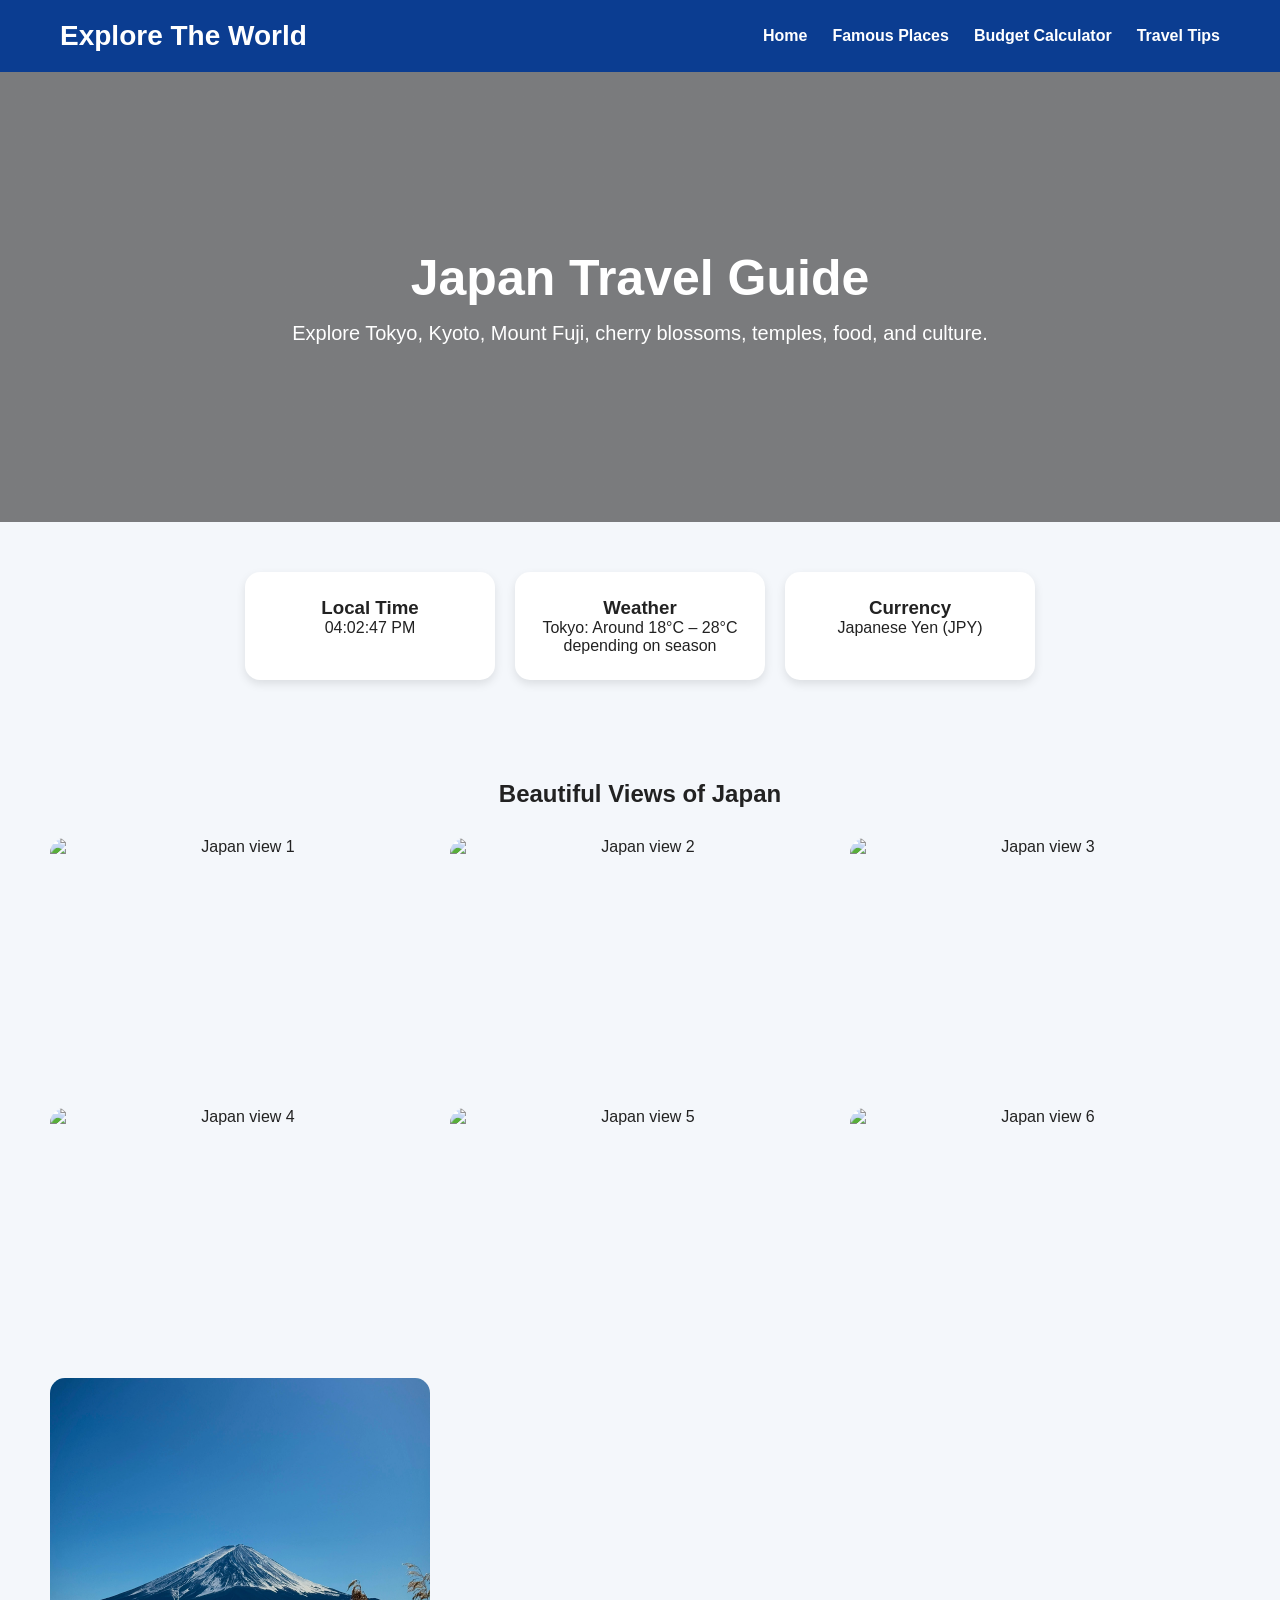
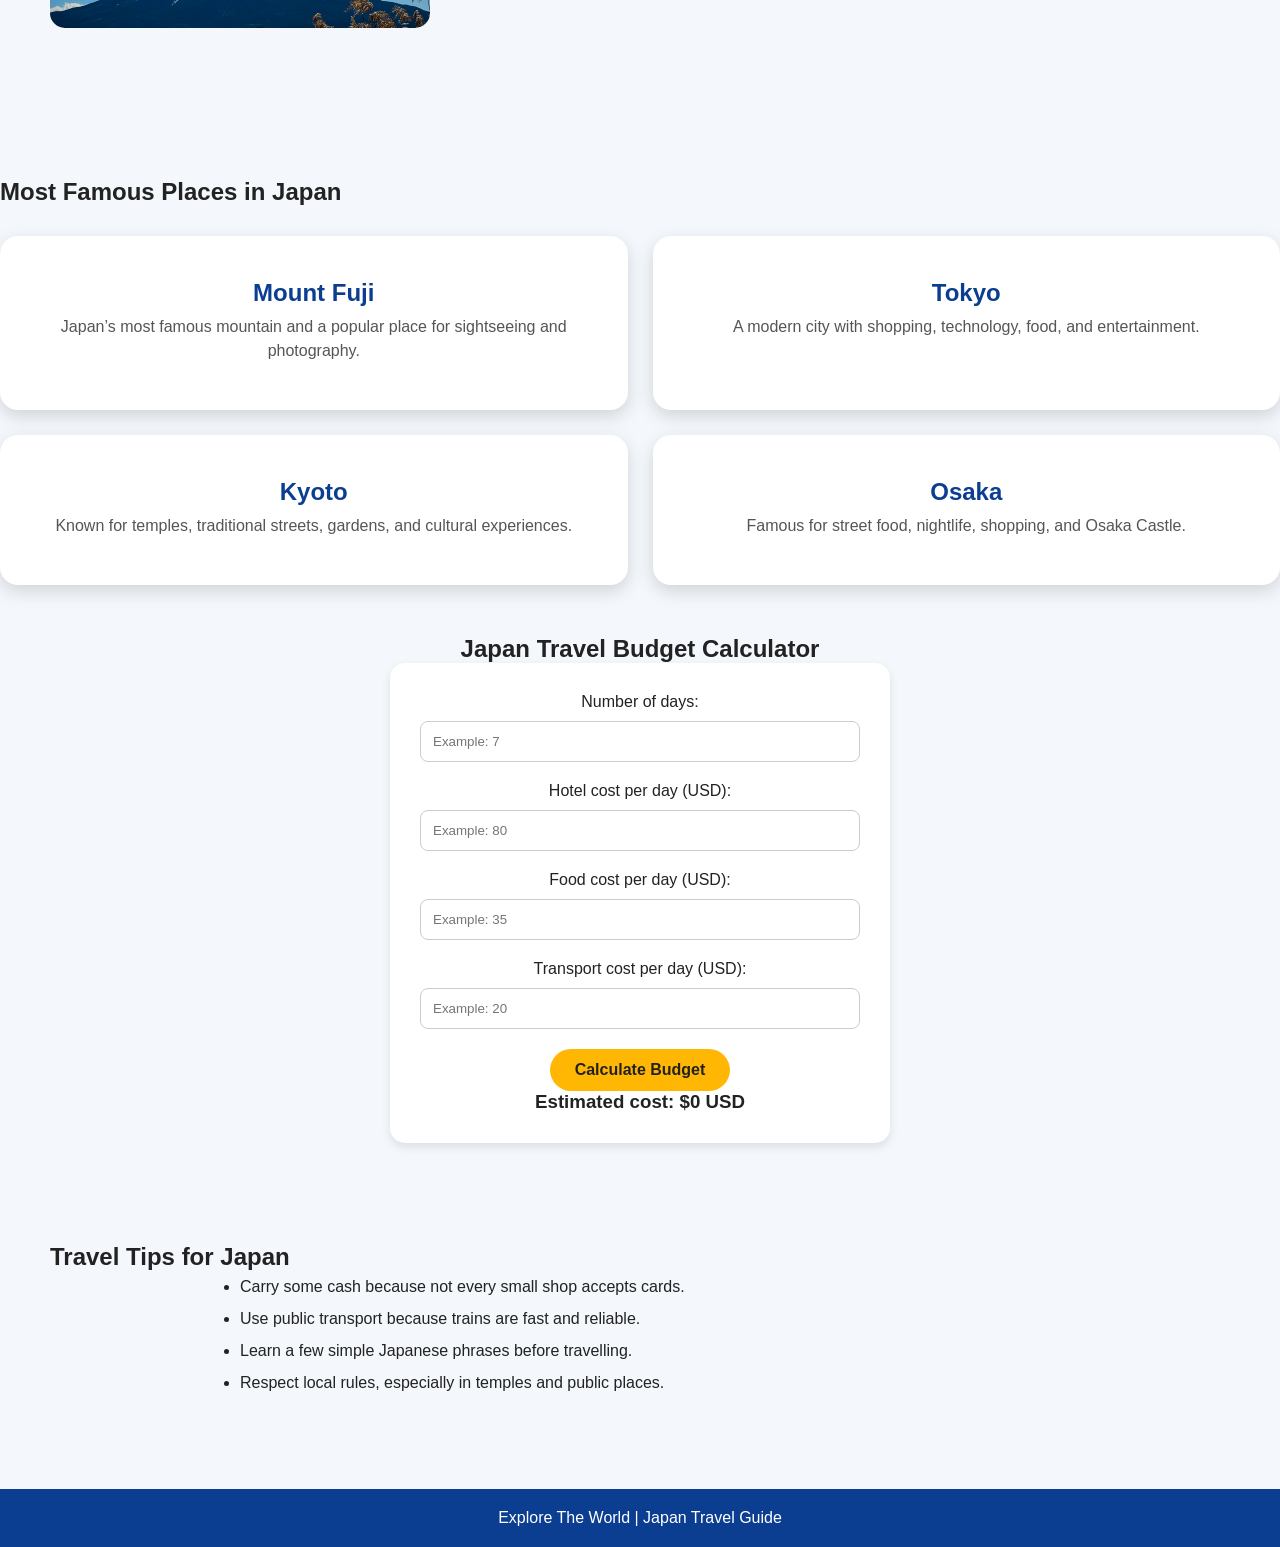
==== japan.html @ 6af4efb3 "Add files via upload Updated Japan page and website features" ====
<!DOCTYPE html>
<html lang="en">
<head>
    <meta charset="UTF-8">
    <meta name="viewport" content="width=device-width, initial-scale=1.0">
    <title>Japan Travel Guide</title>
    <link rel="stylesheet" href="style.css">
</head>
<body>

<nav>
    <h1>Explore The World</h1>
    <ul>
        <li><a href="index.html">Home</a></li>
        <li><a href="#places">Famous Places</a></li>
        <li><a href="#budget">Budget Calculator</a></li>
        <li><a href="#tips">Travel Tips</a></li>
    </ul>
</nav>

<section class="country-hero japan-hero">
    <div class="country-hero-text">
        <h2>Japan Travel Guide</h2>
        <p>Explore Tokyo, Kyoto, Mount Fuji, cherry blossoms, temples, food, and culture.</p>
    </div>
</section>

<section class="quick-info">
    <div class="info-box">
        <h3>Local Time</h3>
        <p id="japanTime">Loading...</p>
    </div>

    <div class="info-box">
        <h3>Weather</h3>
        <p>Tokyo: Around 18°C – 28°C depending on season</p>
    </div>

    <div class="info-box">
        <h3>Currency</h3>
        <p>Japanese Yen (JPY)</p>
    </div>
</section>

<section class="gallery-section">
    <h2>Beautiful Views of Japan</h2>

    <div class="gallery">
        <img src="images/japan1.jpg" alt="Japan view 1">
        <img src="images/japan2.jpg" alt="Japan view 2">
        <img src="images/japan3.jpg" alt="Japan view 3">
        <img src="images/japan4.jpg" alt="Japan view 4">
        <img src="images/japan5.jpg" alt="Japan view 5">
        <img src="images/japan6.jpg" alt="Japan view 6">
        <img src="images/japan.jpg" alt="Japan main">
    </div>
</section>

<section id="places" class="places-section">
    
</section>
    <h2>Most Famous Places in Japan</h2>

    <div class="place-cards">
        <div class="place-card">
            <h3>Mount Fuji</h3>
            <p>Japan’s most famous mountain and a popular place for sightseeing and photography.</p>
        </div>

        <div class="place-card">
            <h3>Tokyo</h3>
            <p>A modern city with shopping, technology, food, and entertainment.</p>
        </div>

        <div class="place-card">
            <h3>Kyoto</h3>
            <p>Known for temples, traditional streets, gardens, and cultural experiences.</p>
        </div>

        <div class="place-card">
            <h3>Osaka</h3>
            <p>Famous for street food, nightlife, shopping, and Osaka Castle.</p>
        </div>
    </div>
</section>

<section id="budget" class="budget-section">
    <h2>Japan Travel Budget Calculator</h2>

    <div class="budget-box">
        <label>Number of days:</label>
        <input type="number" id="days" placeholder="Example: 7">

        <label>Hotel cost per day (USD):</label>
        <input type="number" id="hotel" placeholder="Example: 80">

        <label>Food cost per day (USD):</label>
        <input type="number" id="food" placeholder="Example: 35">

        <label>Transport cost per day (USD):</label>
        <input type="number" id="transport" placeholder="Example: 20">

        <button onclick="calculateBudget()">Calculate Budget</button>

        <h3 id="totalCost">Estimated cost: $0 USD</h3>
    </div>
</section>

<section id="tips" class="tips-section">
    <h2>Travel Tips for Japan</h2>

    <ul>
        <li>Carry some cash because not every small shop accepts cards.</li>
        <li>Use public transport because trains are fast and reliable.</li>
        <li>Learn a few simple Japanese phrases before travelling.</li>
        <li>Respect local rules, especially in temples and public places.</li>
    </ul>
</section>

<footer>
    <p>Explore The World | Japan Travel Guide</p>
</footer>

<script src="script.js"></script>
</body>
</html>
---- style.css ----
* {
    margin: 0;
    padding: 0;
    box-sizing: border-box;
    font-family: Arial, sans-serif;
}

body {
    background-color: #f4f7fb;
    color: #222;
}

nav {
    display: flex;
    justify-content: space-between;
    align-items: center;
    padding: 20px 60px;
    background-color: #0b3d91;
    color: white;
}

nav h1 {
    font-size: 28px;
}

nav ul {
    display: flex;
    list-style: none;
    gap: 25px;
}

nav a {
    color: white;
    text-decoration: none;
    font-weight: bold;
}

.hero {
    height: 450px;
    background: linear-gradient(rgba(0,0,0,0.45), rgba(0,0,0,0.45)), url("images/japan.jpg");
    background-size: cover;
    background-position: center;
    display: flex;
    align-items: center;
    justify-content: center;
    text-align: center;
}

.hero-text {
    color: white;
    max-width: 700px;
}

.hero-text h2 {
    font-size: 45px;
    margin-bottom: 15px;
}

.hero-text p {
    font-size: 18px;
    margin-bottom: 25px;
}

button {
    padding: 12px 25px;
    border: none;
    background-color: #ffb703;
    color: #222;
    font-size: 16px;
    font-weight: bold;
    border-radius: 25px;
    cursor: pointer;
}

.destinations {
    padding: 50px 60px;
    text-align: center;
}

.destinations h2 {
    font-size: 35px;
    margin-bottom: 35px;
}

.cards {
    display: grid;
    grid-template-columns: repeat(3, 1fr);
    gap: 25px;
}

.card {
    background-color: white;
    border-radius: 15px;
    overflow: hidden;
    box-shadow: 0 4px 12px rgba(0,0,0,0.12);
    transition: 0.3s;
}

.card:hover {
    transform: translateY(-8px);
}

.card img {
    width: 100%;
    height: 220px;
    object-fit: cover;
}

.card h3 {
    font-size: 24px;
    margin: 15px 0 8px;
}

.card p {
    padding: 0 18px 20px;
    line-height: 1.5;
    color: #555;
}

@media (max-width: 900px) {
    .cards {
        grid-template-columns: repeat(2, 1fr);
    }

    nav {
        padding: 20px 30px;
    }
}

@media (max-width: 600px) {
    nav {
        flex-direction: column;
        gap: 15px;
    }

    nav ul {
        flex-direction: column;
        text-align: center;
    }

    .cards {
        grid-template-columns: 1fr;
    }

    .hero-text h2 {
        font-size: 32px;
    }
}
#searchInput {
    width: 60%;
    max-width: 500px;
    padding: 12px;
    margin-bottom: 35px;
    border: 2px solid #ccc;
    border-radius: 10px;
    font-size: 16px;
}
.card-link {
    text-decoration: none;
    color: inherit;
}
.country-hero {
    height: 450px;
    display: flex;
    align-items: center;
    justify-content: center;
    text-align: center;
    color: white;
}

.japan-hero {
    background: linear-gradient(rgba(0,0,0,0.5), rgba(0,0,0,0.5)),
    url("images/japan1.jpg");
    background-size: cover;
    background-position: center;
}

.country-hero-text h2 {
    font-size: 50px;
    margin-bottom: 15px;
}

.country-hero-text p {
    font-size: 20px;
}

.quick-info {
    display: flex;
    justify-content: center;
    gap: 20px;
    padding: 50px;
    flex-wrap: wrap;
}

.info-box {
    background: white;
    padding: 25px;
    width: 250px;
    border-radius: 15px;
    box-shadow: 0 4px 10px rgba(0,0,0,0.1);
    text-align: center;
}

.gallery-section {
    padding: 50px;
    text-align: center;
}

.gallery {
    display: grid;
    grid-template-columns: repeat(3, 1fr);
    gap: 20px;
    margin-top: 30px;
}

.gallery img {
    width: 100%;
    height: 250px;
    object-fit: cover;
    border-radius: 15px;
    transition: 0.3s;
}

.gallery img:hover {
    transform: scale(1.03);
}

.places-section {
    padding: 50px;
    text-align: center;
}

.place-cards {
    display: grid;
    grid-template-columns: repeat(2, 1fr);
    gap: 25px;
    margin-top: 30px;
}

.place-card {
    background: white;
    padding: 25px;
    border-radius: 15px;
    box-shadow: 0 4px 10px rgba(0,0,0,0.1);
}

.budget-section {
    padding: 50px;
    text-align: center;
}

.budget-box {
    background: white;
    max-width: 500px;
    margin: auto;
    padding: 30px;
    border-radius: 15px;
    box-shadow: 0 4px 10px rgba(0,0,0,0.1);
}

.budget-box input {
    width: 100%;
    padding: 12px;
    margin: 10px 0 20px;
    border-radius: 8px;
    border: 1px solid #ccc;
}

.tips-section {
    padding: 50px;
}

.tips-section ul {
    max-width: 800px;
    margin: auto;
    line-height: 2;
}

footer {
    background: #0b3d91;
    color: white;
    text-align: center;
    padding: 20px;
    margin-top: 40px;
}
.place-card {
    background: white;
    border-radius: 18px;
    overflow: hidden;
    box-shadow: 0 6px 18px rgba(0,0,0,0.15);
    transition: 0.3s;
    text-align: center;
}

.place-card:hover {
    transform: translateY(-8px);
}

.place-card img {
    width: 100%;
    height: 220px;
    object-fit: cover;
}

.place-card h3 {
    font-size: 24px;
    margin: 18px 0 8px;
    color: #0b3d91;
}

.place-card p {
    padding: 0 18px 22px;
    color: #555;
    line-height: 1.5;
}
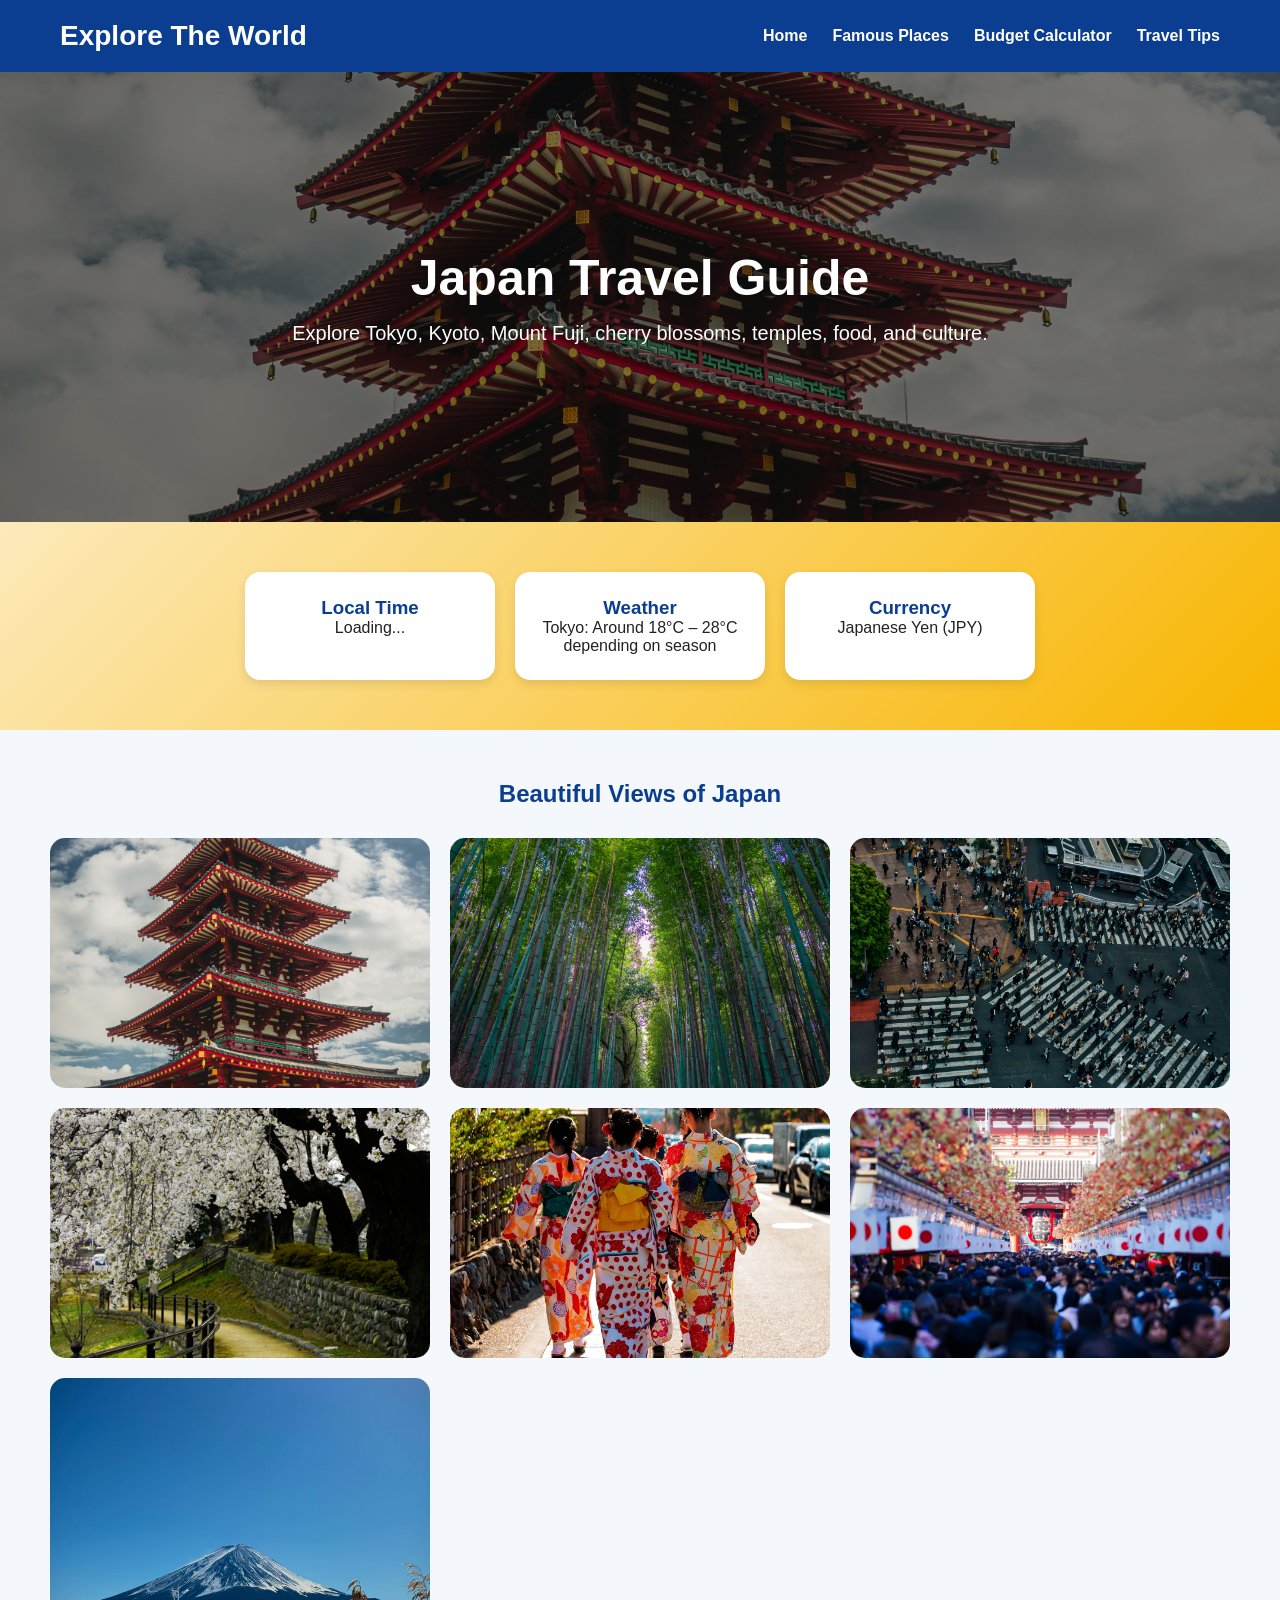
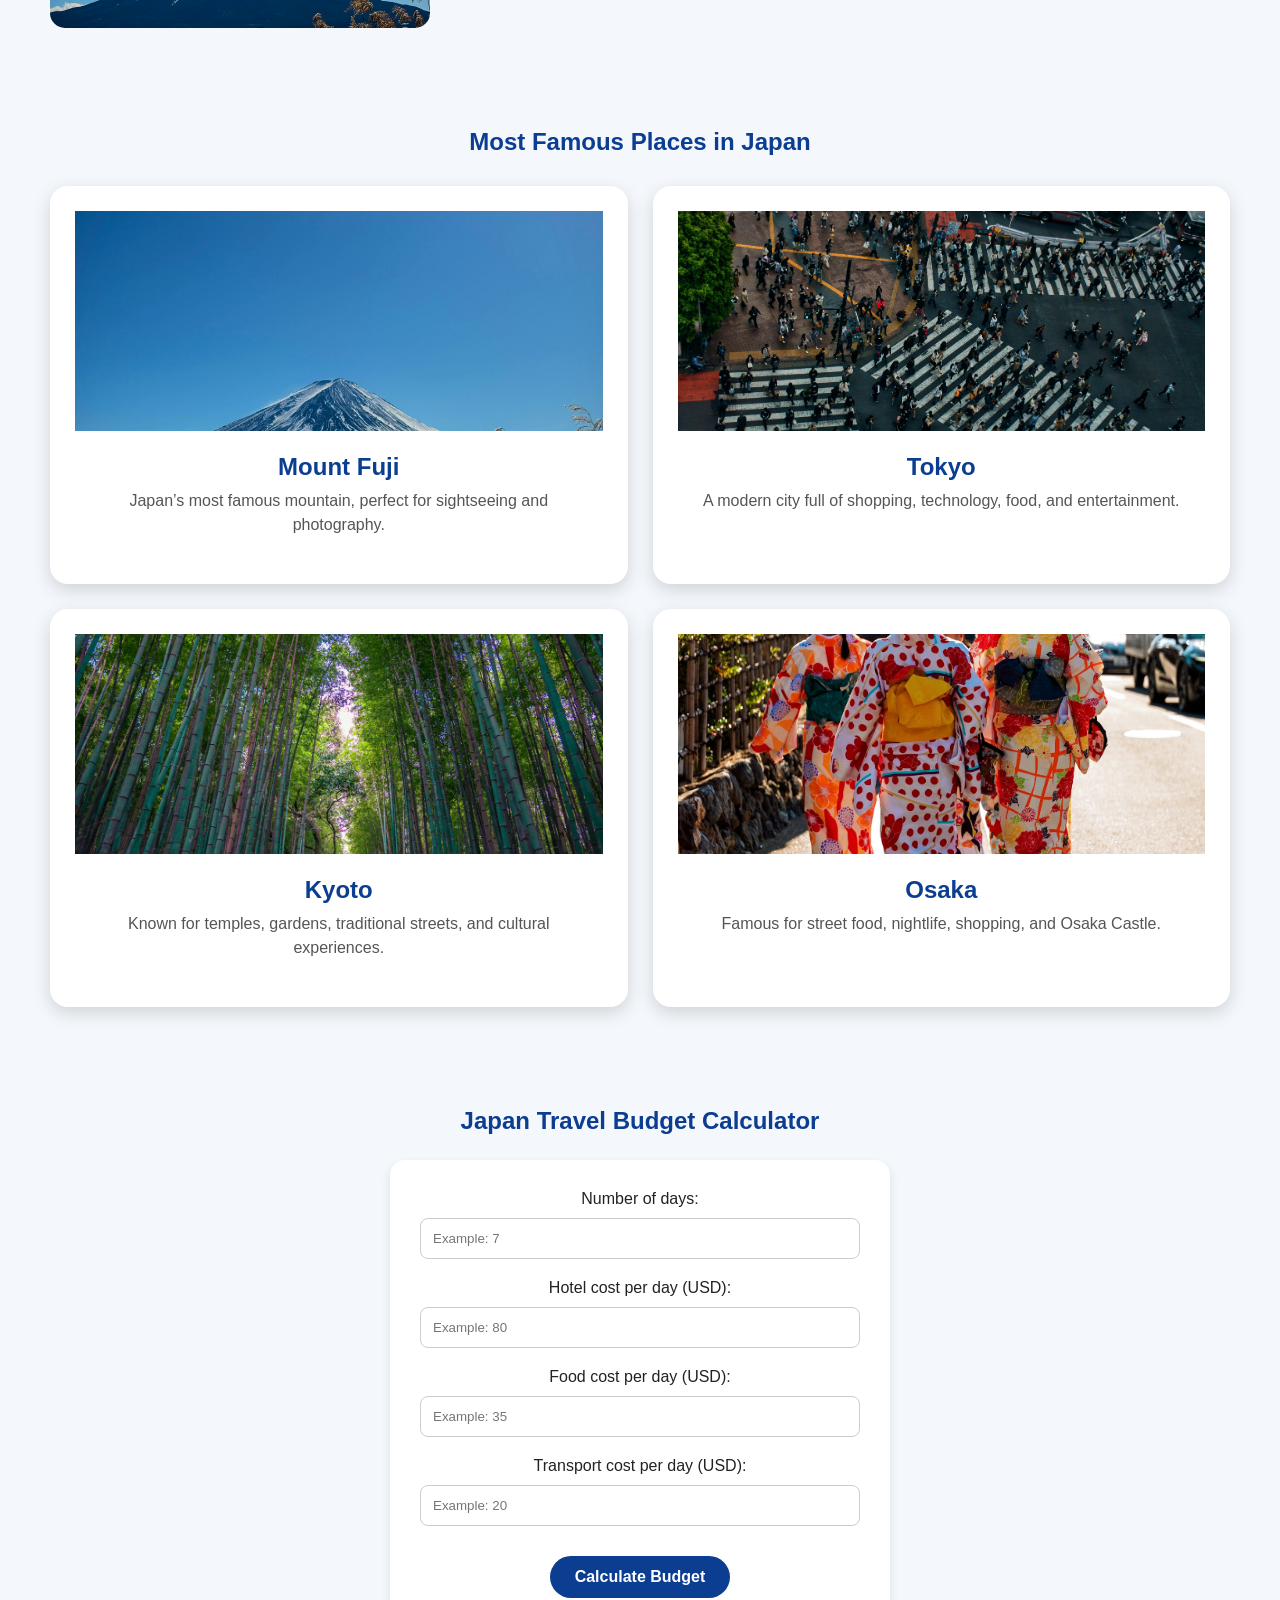
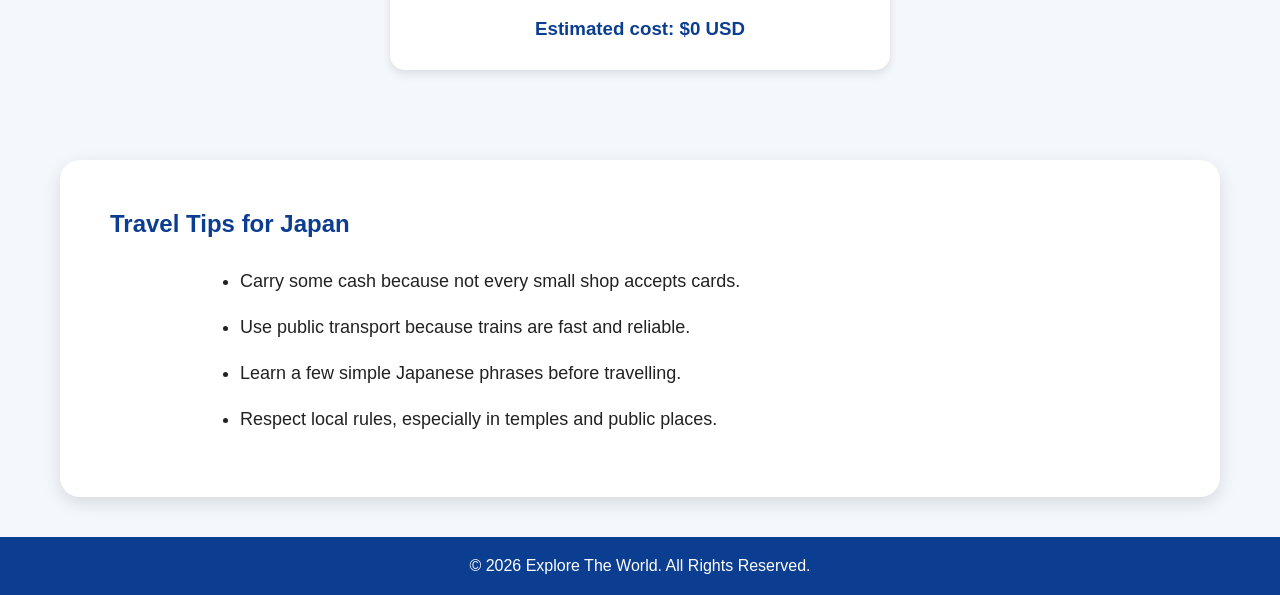
==== commit 282f1ffd: "Add files via upload Added" ====
--- a/japan.html
+++ b/japan.html
@@ -57,27 +57,29 @@
 </section>
 
 <section id="places" class="places-section">
-    
-</section>
     <h2>Most Famous Places in Japan</h2>
 
     <div class="place-cards">
         <div class="place-card">
+            <img src="images/japan.jpg" alt="Mount Fuji">
             <h3>Mount Fuji</h3>
-            <p>Japan’s most famous mountain and a popular place for sightseeing and photography.</p>
+            <p>Japan’s most famous mountain, perfect for sightseeing and photography.</p>
         </div>
 
         <div class="place-card">
+            <img src="images/japan3.jpg" alt="Tokyo">
             <h3>Tokyo</h3>
-            <p>A modern city with shopping, technology, food, and entertainment.</p>
+            <p>A modern city full of shopping, technology, food, and entertainment.</p>
         </div>
 
         <div class="place-card">
+            <img src="images/japan2.jpg" alt="Kyoto">
             <h3>Kyoto</h3>
-            <p>Known for temples, traditional streets, gardens, and cultural experiences.</p>
+            <p>Known for temples, gardens, traditional streets, and cultural experiences.</p>
         </div>
 
         <div class="place-card">
+            <img src="images/japan5.jpg" alt="Osaka">
             <h3>Osaka</h3>
             <p>Famous for street food, nightlife, shopping, and Osaka Castle.</p>
         </div>
@@ -118,7 +120,7 @@
 </section>
 
 <footer>
-    <p>Explore The World | Japan Travel Guide</p>
+    <p>© 2026 Explore The World. All Rights Reserved.</p>
 </footer>
 
 <script src="script.js"></script>
--- a/style.css
+++ b/style.css
@@ -312,4 +312,116 @@
     padding: 0 18px 22px;
     color: #555;
     line-height: 1.5;
+}
+footer {
+    background: #0b3d91;
+    color: white;
+    text-align: center;
+    padding: 20px;
+    margin-top: 40px;
+}
+.quick-info {
+    background: linear-gradient(135deg, #fceabb, #f8b500);
+}
+
+.info-box h3 {
+    color: #0b3d91;
+}
+
+.places-section {
+    background: #f4f7fb;
+}
+
+.places-section h2,
+.gallery-section h2,
+.budget-section h2,
+.tips-section h2 {
+    color: #0b3d91;
+    margin-bottom: 25px;
+}
+
+.budget-box button {
+    margin-top: 10px;
+    background: #0b3d91;
+    color: white;
+}
+
+.budget-box button:hover {
+    background: #ffb703;
+    color: #222;
+}
+
+#totalCost {
+    margin-top: 20px;
+    color: #0b3d91;
+}
+
+.tips-section {
+    background: white;
+    border-radius: 20px;
+    margin: 40px 60px;
+    box-shadow: 0 6px 18px rgba(0,0,0,0.12);
+}
+
+.tips-section li {
+    font-size: 18px;
+    margin-bottom: 10px;
+}
+.card-link {
+    text-decoration: none;
+    color: inherit;
+}
+.france-hero {
+    background: linear-gradient(rgba(0,0,0,0.5), rgba(0,0,0,0.5)),
+    url("images/france.jpg");
+    background-size: cover;
+    background-position: center;
+}
+.italy-hero {
+    background: linear-gradient(rgba(0,0,0,0.5), rgba(0,0,0,0.5)),
+    url("images/italy4.jpg");
+    background-size: cover;
+    background-position: center;
+}
+.australia-hero {
+    background: linear-gradient(rgba(0,0,0,0.5), rgba(0,0,0,0.5)),
+    url("images/australia1.jpg");
+    background-size: cover;
+    background-position: center;
+}
+.canada-hero {
+    background: linear-gradient(rgba(0,0,0,0.5), rgba(0,0,0,0.5)),
+    url("images/canada5.jpg");
+    background-size: cover;
+    background-position: center;
+}
+.maldives-hero {
+    background: linear-gradient(rgba(0,0,0,0.5), rgba(0,0,0,0.5)),
+    url("images/maldives.jpg");
+    background-size: cover;
+    background-position: center;
+}
+.southkorea-hero {
+    background: linear-gradient(rgba(0,0,0,0.5), rgba(0,0,0,0.5)),
+    url("images/southkorea2.jpg");
+    background-size: cover;
+    background-position: center;
+}
+.switzerland-hero {
+    background: linear-gradient(rgba(0,0,0,0.5), rgba(0,0,0,0.5)),
+    url("images/switzerland4.jpg");
+    background-size: cover;
+    background-position: center;
+}
+.thailand-hero {
+    background: linear-gradient(rgba(0,0,0,0.5), rgba(0,0,0,0.5)),
+    url("images/thailand2.jpg");
+    background-size: cover;
+    background-position: center;
+}
+.turkey-hero {
+    background: linear-gradient(rgba(0,0,0,0.5), rgba(0,0,0,0.5)),
+    url("images/turkey2.jpg");
+    background-size: cover;
+    background-position: center;
 }
